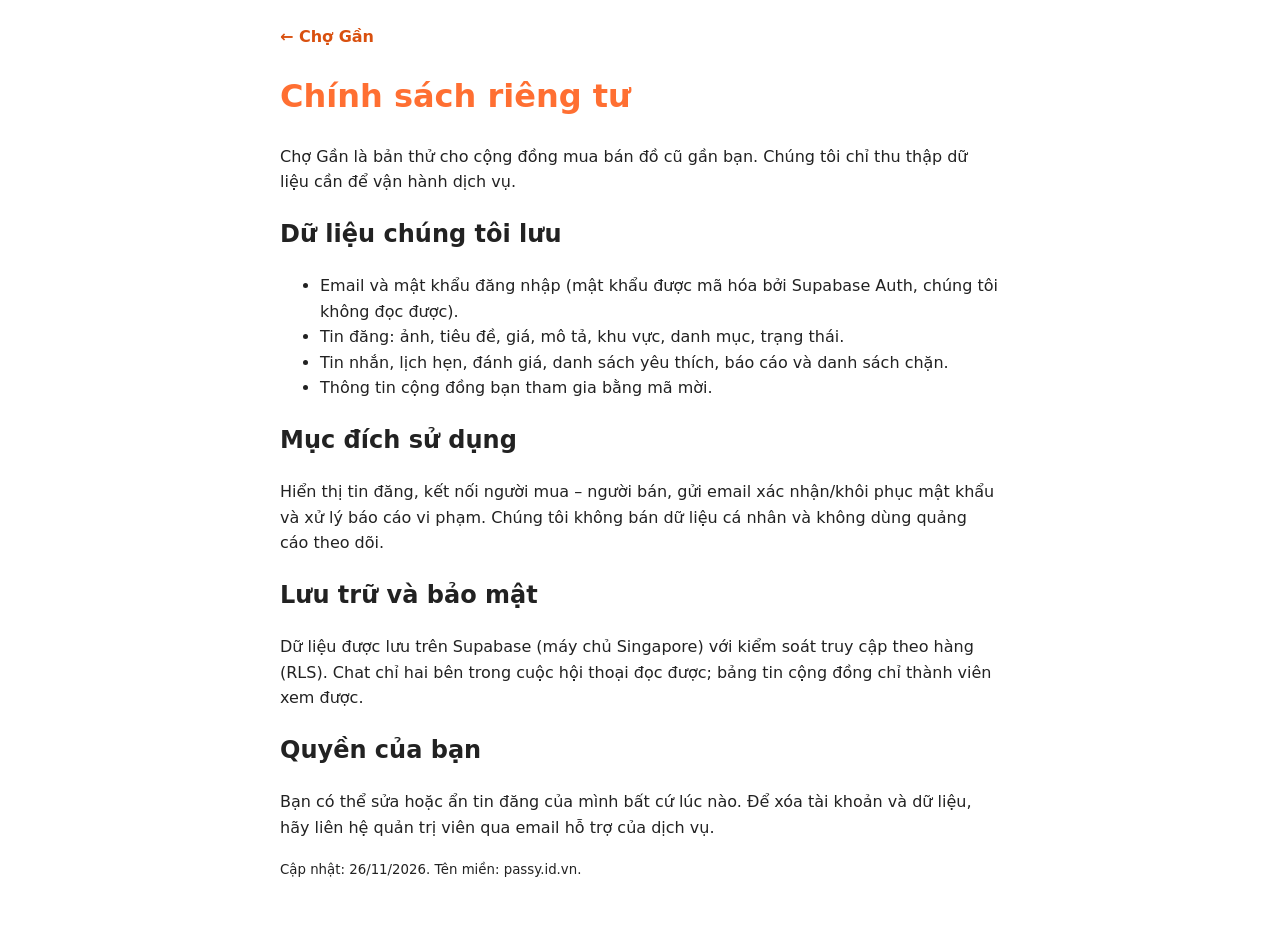
==== web/privacy.html @ b3f48705 "Finish web shell for passy.id.vn: SEO, splash, legal pages, sitemap Co-Authored-By: Claude Sonnet 5." ====
<!DOCTYPE html>
<html lang="vi">
<head>
<meta charset="UTF-8">
<meta name="viewport" content="width=device-width, initial-scale=1">
<title>Chính sách riêng tư – Chợ Gần</title>
<link rel="icon" type="image/png" href="favicon.png">
<link rel="canonical" href="https://passy.id.vn/privacy.html">
<style>
body{font-family:system-ui,sans-serif;max-width:720px;margin:0 auto;padding:24px 16px 48px;line-height:1.6;color:#222}
h1{color:#ff6f32}a{color:#d9500f}header a{text-decoration:none;font-weight:600}
</style>
</head>
<body>
<header><a href="/">← Chợ Gần</a></header>
<h1>Chính sách riêng tư</h1>
<p>Chợ Gần là bản thử cho cộng đồng mua bán đồ cũ gần bạn. Chúng tôi chỉ thu thập dữ liệu cần để vận hành dịch vụ.</p>
<h2>Dữ liệu chúng tôi lưu</h2>
<ul>
<li>Email và mật khẩu đăng nhập (mật khẩu được mã hóa bởi Supabase Auth, chúng tôi không đọc được).</li>
<li>Tin đăng: ảnh, tiêu đề, giá, mô tả, khu vực, danh mục, trạng thái.</li>
<li>Tin nhắn, lịch hẹn, đánh giá, danh sách yêu thích, báo cáo và danh sách chặn.</li>
<li>Thông tin cộng đồng bạn tham gia bằng mã mời.</li>
</ul>
<h2>Mục đích sử dụng</h2>
<p>Hiển thị tin đăng, kết nối người mua – người bán, gửi email xác nhận/khôi phục mật khẩu và xử lý báo cáo vi phạm. Chúng tôi không bán dữ liệu cá nhân và không dùng quảng cáo theo dõi.</p>
<h2>Lưu trữ và bảo mật</h2>
<p>Dữ liệu được lưu trên Supabase (máy chủ Singapore) với kiểm soát truy cập theo hàng (RLS). Chat chỉ hai bên trong cuộc hội thoại đọc được; bảng tin cộng đồng chỉ thành viên xem được.</p>
<h2>Quyền của bạn</h2>
<p>Bạn có thể sửa hoặc ẩn tin đăng của mình bất cứ lúc nào. Để xóa tài khoản và dữ liệu, hãy liên hệ quản trị viên qua email hỗ trợ của dịch vụ.</p>
<p><small>Cập nhật: 26/11/2026. Tên miền: passy.id.vn.</small></p>
</body>
</html>
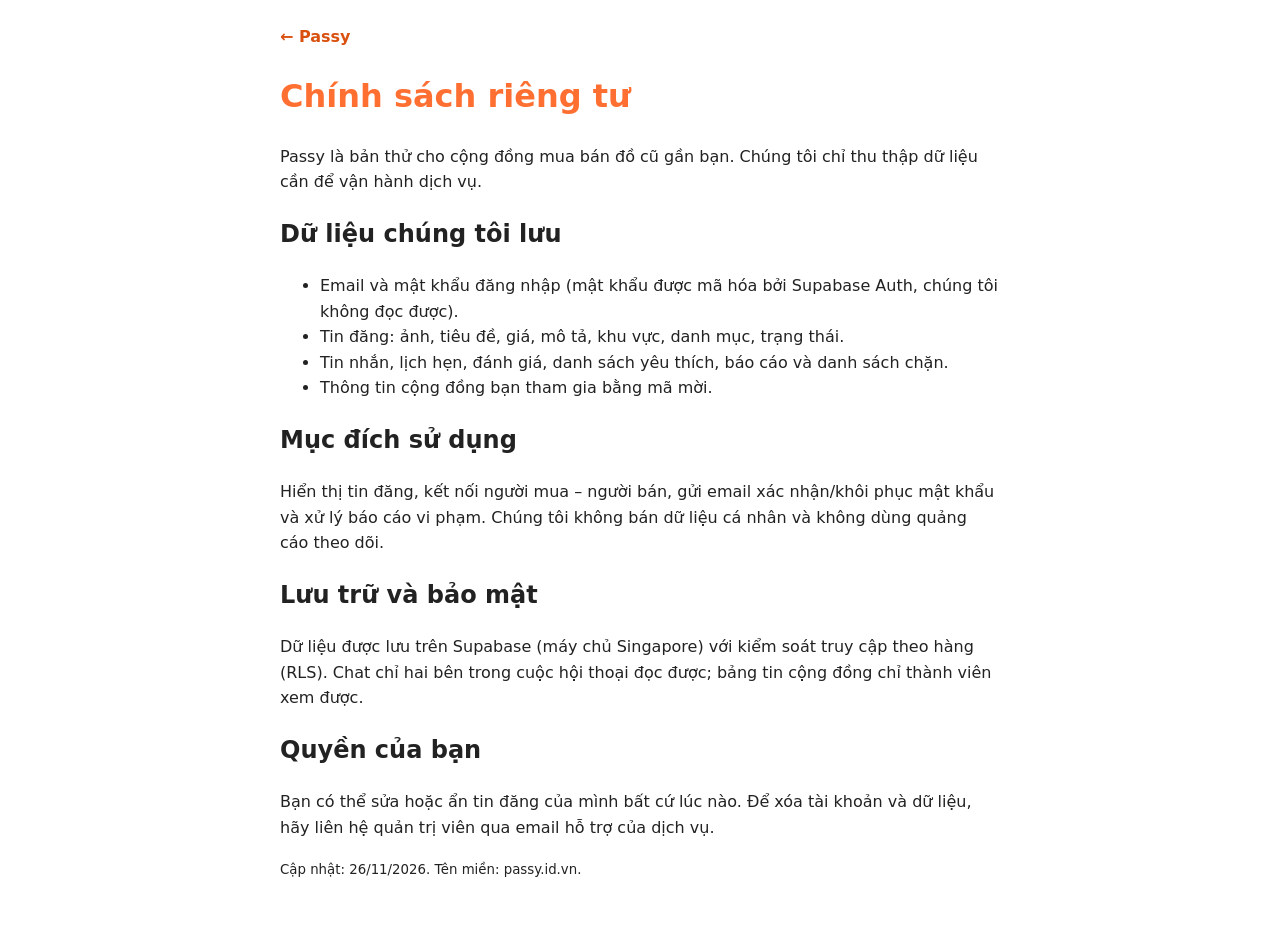
==== commit 92b4dc2e: "Rename brand from Chợ Gần to Passy Co-Authored-By: Claude Sonnet 5.5 <noreply@anthropic.com>" ====
--- a/web/privacy.html
+++ b/web/privacy.html
@@ -3,7 +3,7 @@
 <head>
 <meta charset="UTF-8">
 <meta name="viewport" content="width=device-width, initial-scale=1">
-<title>Chính sách riêng tư – Chợ Gần</title>
+<title>Chính sách riêng tư – Passy</title>
 <link rel="icon" type="image/png" href="favicon.png">
 <link rel="canonical" href="https://passy.id.vn/privacy.html">
 <style>
@@ -12,9 +12,9 @@
 </style>
 </head>
 <body>
-<header><a href="/">← Chợ Gần</a></header>
+<header><a href="/">← Passy</a></header>
 <h1>Chính sách riêng tư</h1>
-<p>Chợ Gần là bản thử cho cộng đồng mua bán đồ cũ gần bạn. Chúng tôi chỉ thu thập dữ liệu cần để vận hành dịch vụ.</p>
+<p>Passy là bản thử cho cộng đồng mua bán đồ cũ gần bạn. Chúng tôi chỉ thu thập dữ liệu cần để vận hành dịch vụ.</p>
 <h2>Dữ liệu chúng tôi lưu</h2>
 <ul>
 <li>Email và mật khẩu đăng nhập (mật khẩu được mã hóa bởi Supabase Auth, chúng tôi không đọc được).</li>
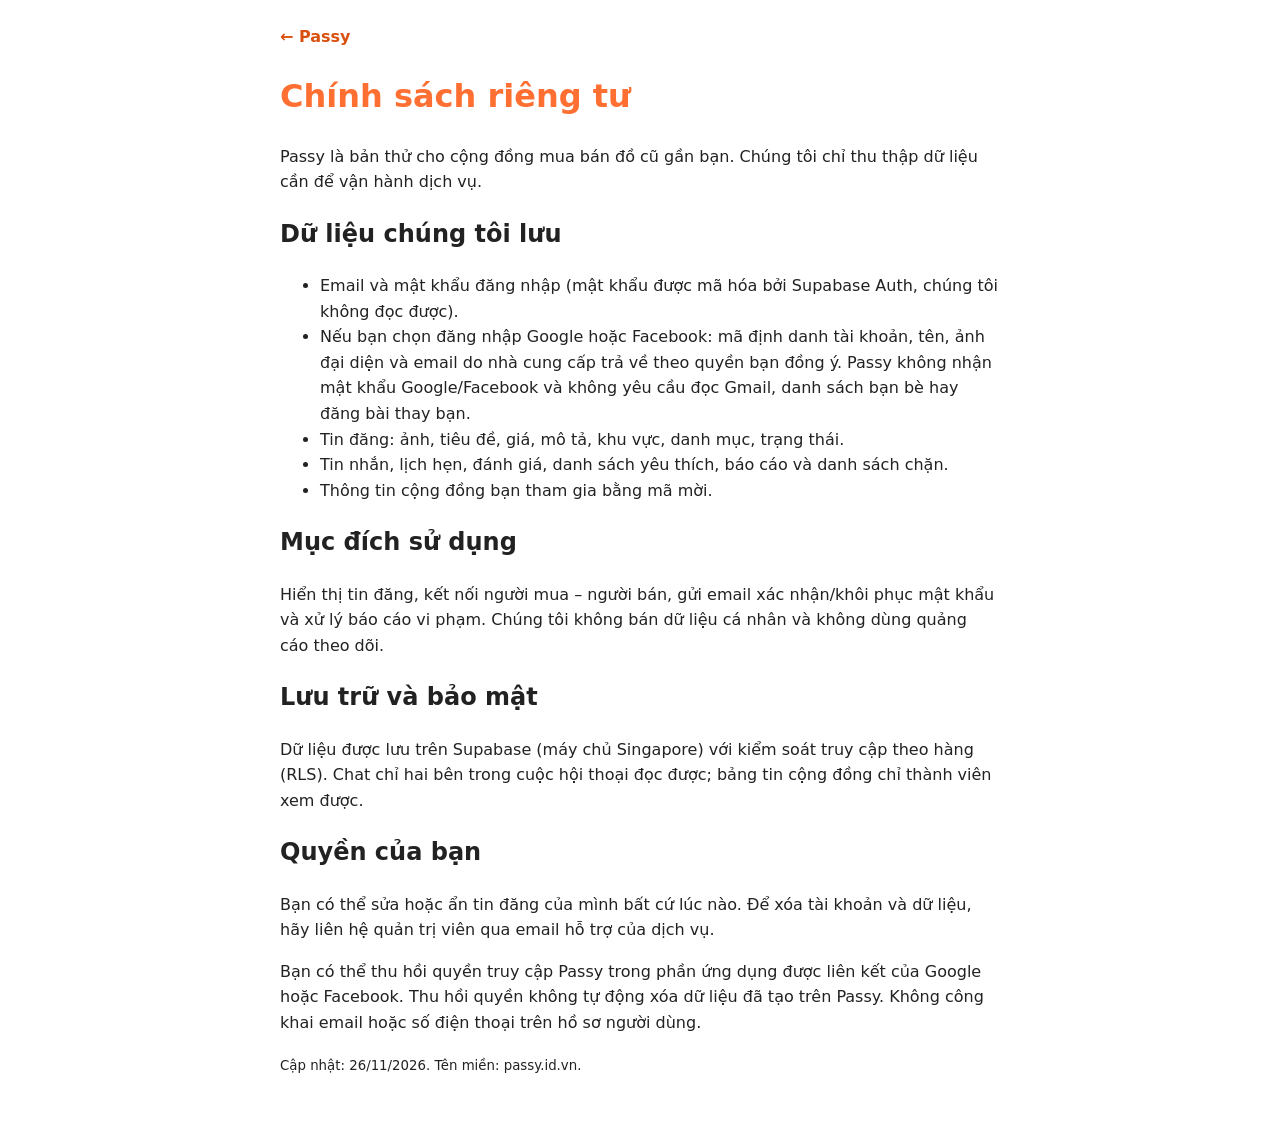
==== commit ccf13b3a: "Add Google and Facebook OAuth login with secure callback handling" ====
--- a/web/privacy.html
+++ b/web/privacy.html
@@ -18,6 +18,7 @@
 <h2>Dữ liệu chúng tôi lưu</h2>
 <ul>
 <li>Email và mật khẩu đăng nhập (mật khẩu được mã hóa bởi Supabase Auth, chúng tôi không đọc được).</li>
+<li>Nếu bạn chọn đăng nhập Google hoặc Facebook: mã định danh tài khoản, tên, ảnh đại diện và email do nhà cung cấp trả về theo quyền bạn đồng ý. Passy không nhận mật khẩu Google/Facebook và không yêu cầu đọc Gmail, danh sách bạn bè hay đăng bài thay bạn.</li>
 <li>Tin đăng: ảnh, tiêu đề, giá, mô tả, khu vực, danh mục, trạng thái.</li>
 <li>Tin nhắn, lịch hẹn, đánh giá, danh sách yêu thích, báo cáo và danh sách chặn.</li>
 <li>Thông tin cộng đồng bạn tham gia bằng mã mời.</li>
@@ -28,6 +29,7 @@
 <p>Dữ liệu được lưu trên Supabase (máy chủ Singapore) với kiểm soát truy cập theo hàng (RLS). Chat chỉ hai bên trong cuộc hội thoại đọc được; bảng tin cộng đồng chỉ thành viên xem được.</p>
 <h2>Quyền của bạn</h2>
 <p>Bạn có thể sửa hoặc ẩn tin đăng của mình bất cứ lúc nào. Để xóa tài khoản và dữ liệu, hãy liên hệ quản trị viên qua email hỗ trợ của dịch vụ.</p>
+<p>Bạn có thể thu hồi quyền truy cập Passy trong phần ứng dụng được liên kết của Google hoặc Facebook. Thu hồi quyền không tự động xóa dữ liệu đã tạo trên Passy. Không công khai email hoặc số điện thoại trên hồ sơ người dùng.</p>
 <p><small>Cập nhật: 26/11/2026. Tên miền: passy.id.vn.</small></p>
 </body>
 </html>
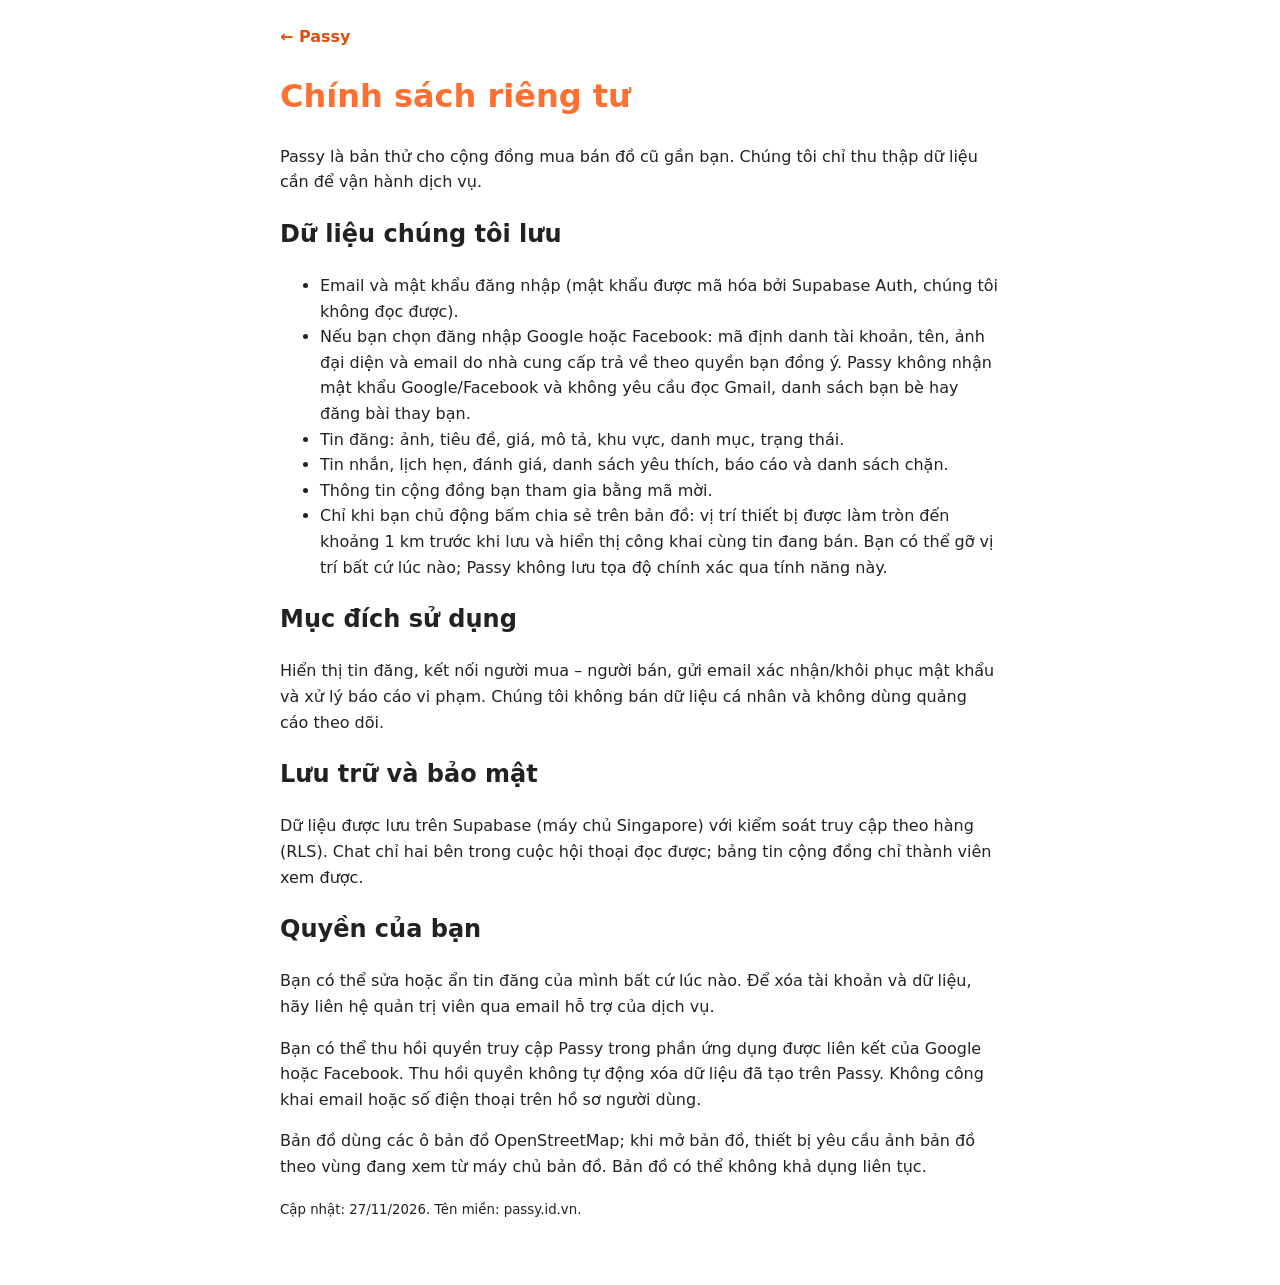
==== commit 39fe2e9b: "Add Hanoi ward picker and seller map" ====
--- a/web/privacy.html
+++ b/web/privacy.html
@@ -22,6 +22,7 @@
 <li>Tin đăng: ảnh, tiêu đề, giá, mô tả, khu vực, danh mục, trạng thái.</li>
 <li>Tin nhắn, lịch hẹn, đánh giá, danh sách yêu thích, báo cáo và danh sách chặn.</li>
 <li>Thông tin cộng đồng bạn tham gia bằng mã mời.</li>
+<li>Chỉ khi bạn chủ động bấm chia sẻ trên bản đồ: vị trí thiết bị được làm tròn đến khoảng 1 km trước khi lưu và hiển thị công khai cùng tin đang bán. Bạn có thể gỡ vị trí bất cứ lúc nào; Passy không lưu tọa độ chính xác qua tính năng này.</li>
 </ul>
 <h2>Mục đích sử dụng</h2>
 <p>Hiển thị tin đăng, kết nối người mua – người bán, gửi email xác nhận/khôi phục mật khẩu và xử lý báo cáo vi phạm. Chúng tôi không bán dữ liệu cá nhân và không dùng quảng cáo theo dõi.</p>
@@ -30,6 +31,7 @@
 <h2>Quyền của bạn</h2>
 <p>Bạn có thể sửa hoặc ẩn tin đăng của mình bất cứ lúc nào. Để xóa tài khoản và dữ liệu, hãy liên hệ quản trị viên qua email hỗ trợ của dịch vụ.</p>
 <p>Bạn có thể thu hồi quyền truy cập Passy trong phần ứng dụng được liên kết của Google hoặc Facebook. Thu hồi quyền không tự động xóa dữ liệu đã tạo trên Passy. Không công khai email hoặc số điện thoại trên hồ sơ người dùng.</p>
-<p><small>Cập nhật: 26/11/2026. Tên miền: passy.id.vn.</small></p>
+<p>Bản đồ dùng các ô bản đồ OpenStreetMap; khi mở bản đồ, thiết bị yêu cầu ảnh bản đồ theo vùng đang xem từ máy chủ bản đồ. Bản đồ có thể không khả dụng liên tục.</p>
+<p><small>Cập nhật: 27/11/2026. Tên miền: passy.id.vn.</small></p>
 </body>
 </html>
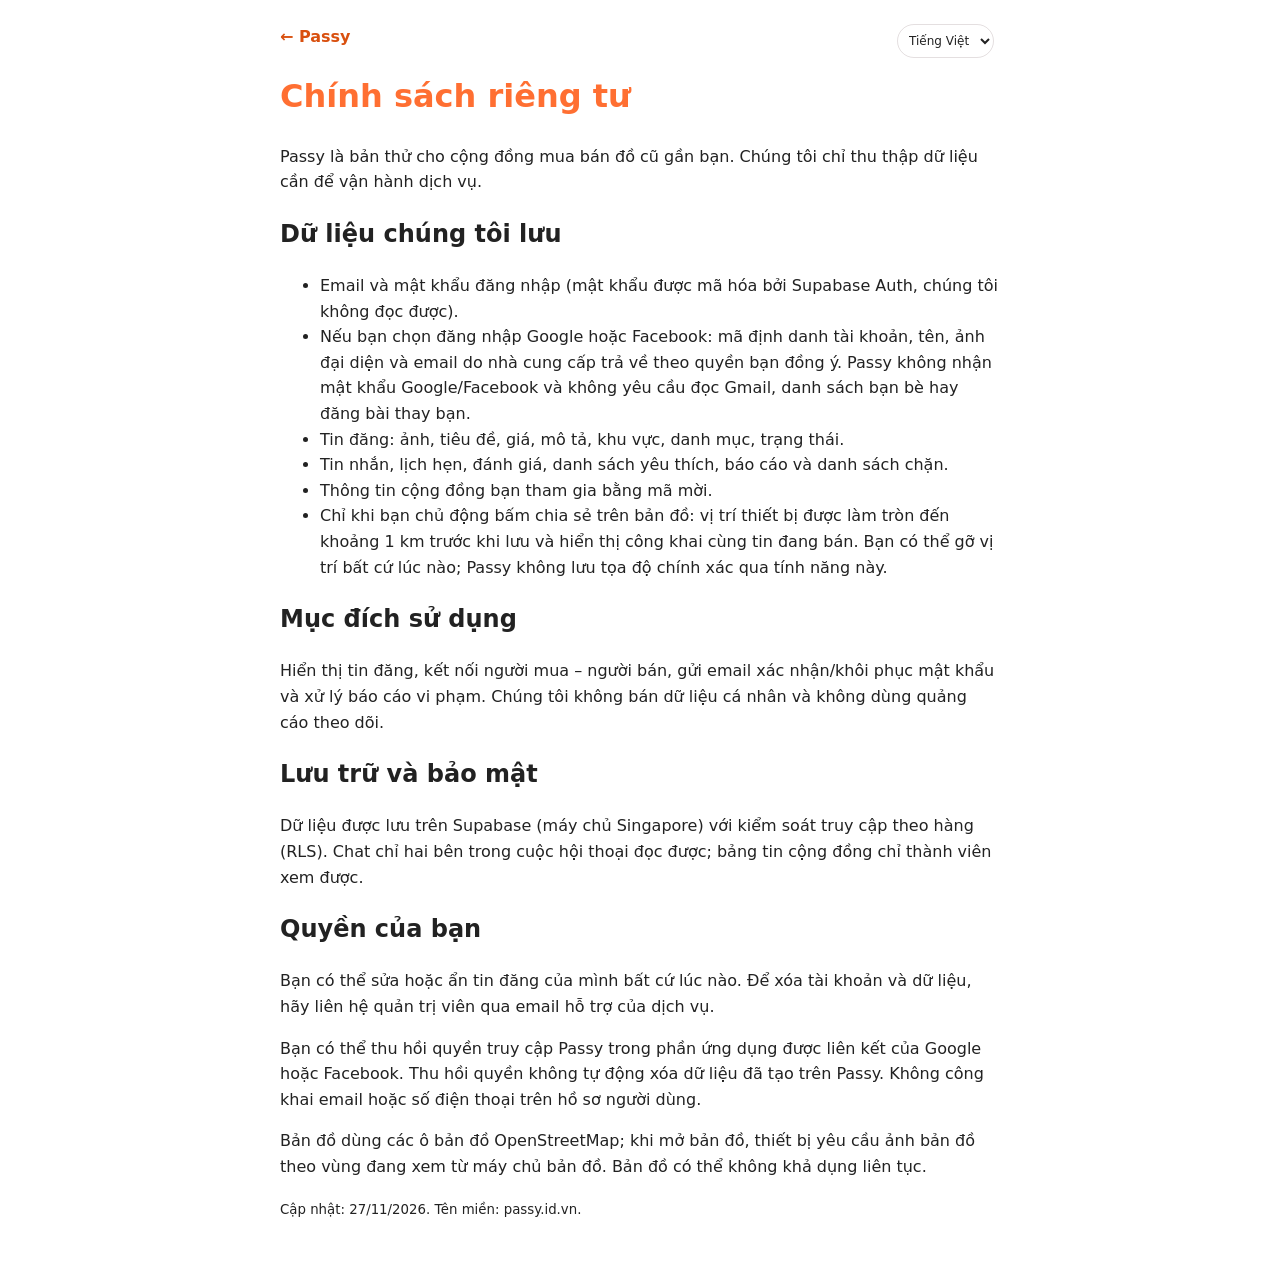
==== commit 0e923e91: "Add English and Korean across Passy and the story website" ====
--- a/web/privacy.html
+++ b/web/privacy.html
@@ -10,6 +10,7 @@
 body{font-family:system-ui,sans-serif;max-width:720px;margin:0 auto;padding:24px 16px 48px;line-height:1.6;color:#222}
 h1{color:#ff6f32}a{color:#d9500f}header a{text-decoration:none;font-weight:600}
 </style>
+<link rel="stylesheet" href="story-assets/story-language.css?v=20261128-lang"><script src="story-assets/translations.js?v=20261128-lang" defer></script><script src="story-assets/story-language.js?v=20261128-lang" defer></script>
 </head>
 <body>
 <header><a href="/">← Passy</a></header>
--- a/web/story-assets/story-language.css
+++ b/web/story-assets/story-language.css
@@ -0,0 +1,10 @@
+@import url('https://fonts.googleapis.com/css2?family=Noto+Sans+KR:wght@400;500;600;700;800&display=swap');
+html[lang=ko]{--font:'Noto Sans KR','Be Vietnam Pro',sans-serif}html[lang=ko] body{word-break:keep-all;overflow-wrap:break-word}
+.story-language-label{display:inline-flex;align-items:center;flex-shrink:0;margin:0 6px}.story-language-label select{font:12px/1.4 system-ui,sans-serif;border:1px solid #48232925;border-radius:24px;background:transparent;color:inherit;padding:8px 7px;max-width:105px;cursor:pointer}
+header>.story-language-label{float:right}
+html[lang=en] .hero h1{font-size:clamp(52px,6.1vw,95px)}html[lang=ko] .hero h1{font-size:clamp(50px,6.1vw,90px);line-height:1.2}
+html[lang=en] .lifecycle .bear-chapter h3{font-size:clamp(45px,4.8vw,72px)}html[lang=ko] .lifecycle .bear-chapter h3{font-size:clamp(43px,4.4vw,67px);line-height:1.18;letter-spacing:-.055em}
+html[lang=en] .stream-note p{font-size:clamp(26px,2.8vw,40px)}html[lang=ko] .stream-note p{font-size:clamp(25px,2.6vw,37px);line-height:1.23;letter-spacing:-1px}
+html[lang=ko] .people h2,html[lang=ko] .invitation h2{line-height:1.23;letter-spacing:-.055em}
+@media(max-width:700px){.sticker-v2 .nav{gap:8px;padding-left:4%;padding-right:4%}.story-language-label{margin:0}.story-language-label select{font-size:10px;width:76px;padding:6px 3px}.sticker-v2 .wordmark{font-size:28px}.sticker-v2 .button-small{font-size:10px;padding:10px 11px;gap:10px}html[lang=en] .hero h1{font-size:11vw}html[lang=ko] .hero h1{font-size:10.8vw}html[lang=en] .lifecycle .bear-chapter h3{font-size:40px}html[lang=ko] .lifecycle .bear-chapter h3{font-size:36px}html[lang=ko] .lifecycle .life-lead{font-size:16px}html[lang=en] .stream-note p,html[lang=ko] .stream-note p{font-size:25px}html[lang=ko] .collage-title{font-size:11vw}}
+@media(max-width:700px){.sticker-v2 .nav .wordmark{font-size:26px;white-space:nowrap;flex-shrink:0}.story-language-label select{width:68px}.sticker-v2 .button-small{white-space:nowrap}.sticker-v2 .button-small>span{font-size:15px}.sticker-v2 .v2-motion-toggle{padding:7px}html[lang=ko] .v2-motion-toggle:after{content:'효과'}}
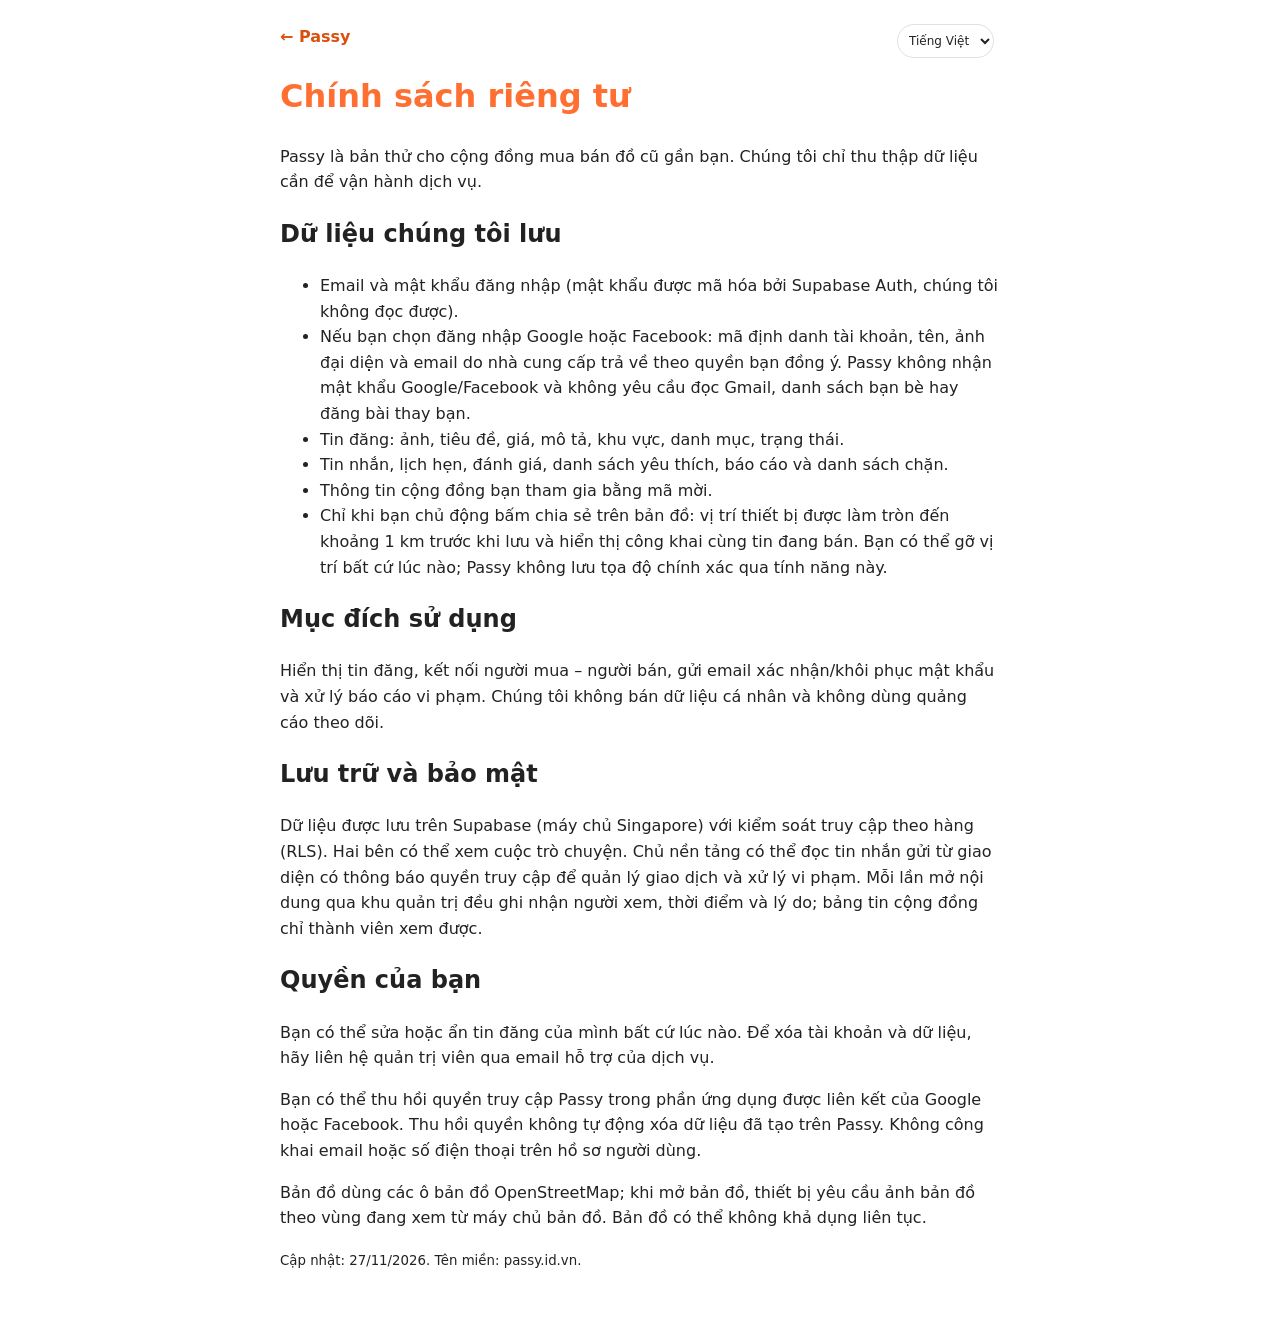
==== commit 64a42d68: "Add an audited owner console and disclose chat access before sending" ====
--- a/web/privacy.html
+++ b/web/privacy.html
@@ -28,7 +28,7 @@
 <h2>Mục đích sử dụng</h2>
 <p>Hiển thị tin đăng, kết nối người mua – người bán, gửi email xác nhận/khôi phục mật khẩu và xử lý báo cáo vi phạm. Chúng tôi không bán dữ liệu cá nhân và không dùng quảng cáo theo dõi.</p>
 <h2>Lưu trữ và bảo mật</h2>
-<p>Dữ liệu được lưu trên Supabase (máy chủ Singapore) với kiểm soát truy cập theo hàng (RLS). Chat chỉ hai bên trong cuộc hội thoại đọc được; bảng tin cộng đồng chỉ thành viên xem được.</p>
+<p>Dữ liệu được lưu trên Supabase (máy chủ Singapore) với kiểm soát truy cập theo hàng (RLS). Hai bên có thể xem cuộc trò chuyện. Chủ nền tảng có thể đọc tin nhắn gửi từ giao diện có thông báo quyền truy cập để quản lý giao dịch và xử lý vi phạm. Mỗi lần mở nội dung qua khu quản trị đều ghi nhận người xem, thời điểm và lý do; bảng tin cộng đồng chỉ thành viên xem được.</p>
 <h2>Quyền của bạn</h2>
 <p>Bạn có thể sửa hoặc ẩn tin đăng của mình bất cứ lúc nào. Để xóa tài khoản và dữ liệu, hãy liên hệ quản trị viên qua email hỗ trợ của dịch vụ.</p>
 <p>Bạn có thể thu hồi quyền truy cập Passy trong phần ứng dụng được liên kết của Google hoặc Facebook. Thu hồi quyền không tự động xóa dữ liệu đã tạo trên Passy. Không công khai email hoặc số điện thoại trên hồ sơ người dùng.</p>
